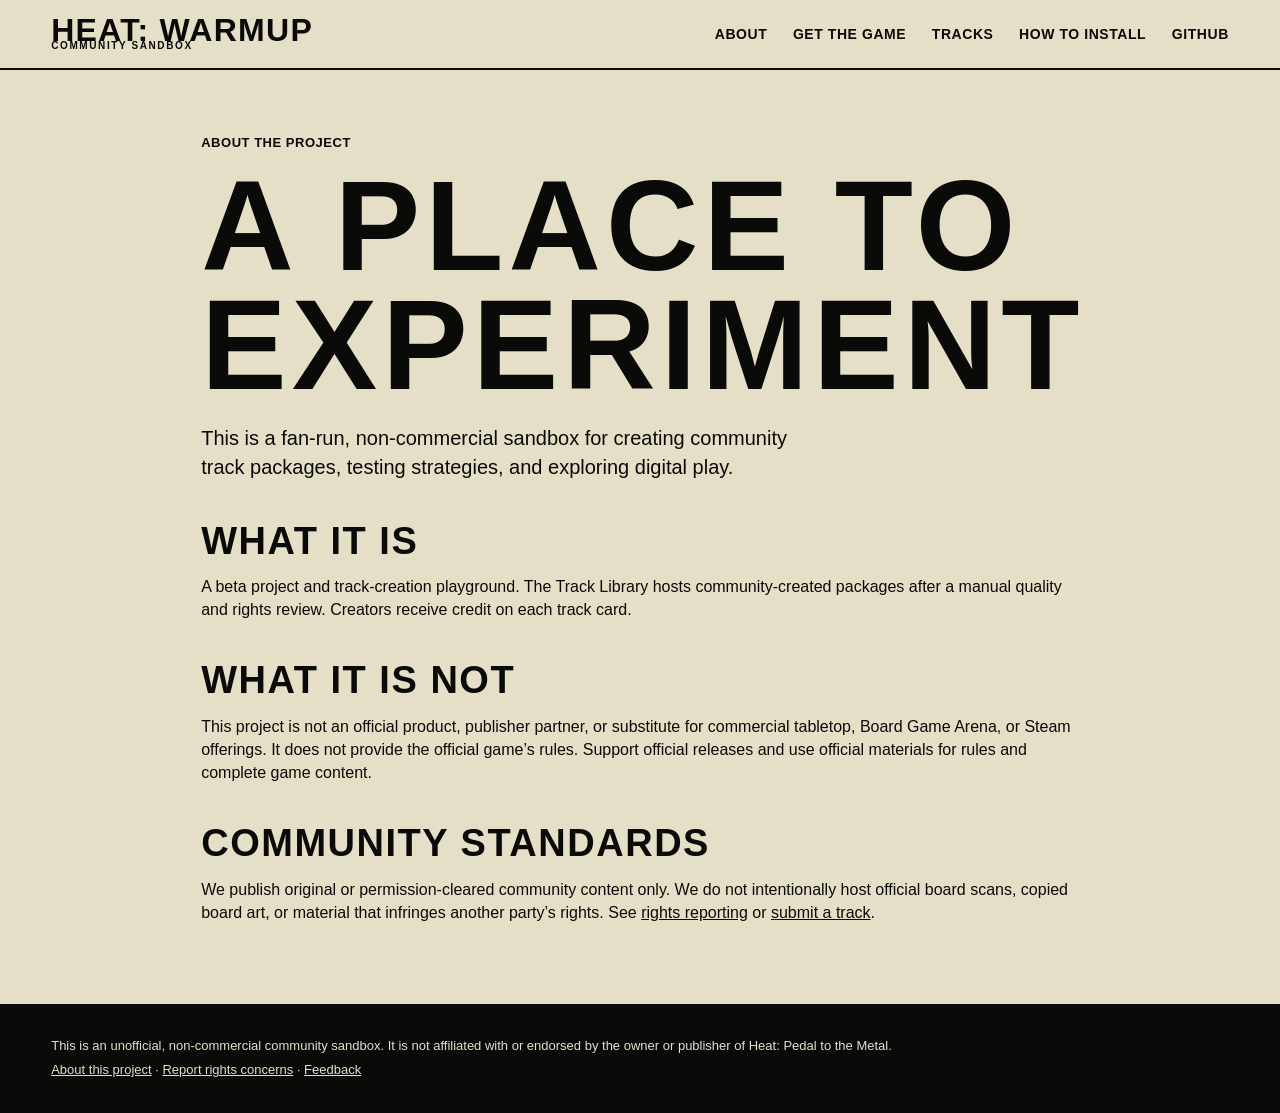
==== about.html @ 840466ec "Publish the community site and the first four supported tracks. Friends can download the game and th" ====
<!doctype html>
<html lang="en"><head><meta charset="utf-8"><meta name="viewport" content="width=device-width,initial-scale=1"><meta name="description" content="About the HEAT: WARMUP community project."><title>About — HEAT: WARMUP</title><link rel="stylesheet" href="assets/site.css"></head>
<body><a class="skip-link" href="#main">Skip to content</a><header class="site-header"><a class="brand" href="index.html">HEAT: WARMUP <small>COMMUNITY SANDBOX</small></a><nav aria-label="Main navigation"><a href="about.html">About</a><a href="index.html#download">Get the game</a><a href="tracks.html">Tracks</a><a href="guide.html">How to install</a><a href="https://github.com/w1nterl0ng/heat-public">GitHub</a></nav></header>
<main id="main" class="legal"><p class="eyebrow">ABOUT THE PROJECT</p><h1>A PLACE TO EXPERIMENT</h1><p class="lead">This is a fan-run, non-commercial sandbox for creating community track packages, testing strategies, and exploring digital play.</p><h2>What it is</h2><p>A beta project and track-creation playground. The Track Library hosts community-created packages after a manual quality and rights review. Creators receive credit on each track card.</p><h2>What it is not</h2><p>This project is not an official product, publisher partner, or substitute for commercial tabletop, Board Game Arena, or Steam offerings. It does not provide the official game’s rules. Support official releases and use official materials for rules and complete game content.</p><h2>Community standards</h2><p>We publish original or permission-cleared community content only. We do not intentionally host official board scans, copied board art, or material that infringes another party’s rights. See <a href="rights.html">rights reporting</a> or <a href="https://github.com/w1nterl0ng/heat-public/issues/new?template=track_submission.yml">submit a track</a>.</p></main>
<footer><p>This is an unofficial, non-commercial community sandbox. It is not affiliated with or endorsed by the owner or publisher of Heat: Pedal to the Metal.</p><p><a href="about.html">About this project</a> · <a href="rights.html">Report rights concerns</a> · <a href="https://github.com/w1nterl0ng/heat-public/issues">Feedback</a></p></footer><script src="assets/site.js"></script></body></html>
---- assets/site.css ----
:root{--paper:#e6dfc8;--panel:#f4eedb;--ink:#0a0a08;--line:#5e5b52;--green:#7eae72;--blue:#7aa1af;--red:#c43b32;--yellow:#f2be2b;--muted:#8e8772;--display:"Arial Narrow","Roboto Condensed",Impact,sans-serif;--body:Arial,Helvetica,sans-serif}
*{box-sizing:border-box}html{scroll-behavior:smooth}body{margin:0;background:var(--paper);color:var(--ink);font-family:var(--body);line-height:1.45}.skip-link{position:absolute;left:-999px}.skip-link:focus{left:1rem;top:1rem;background:white;padding:.5rem;z-index:9}a{color:inherit}a:focus-visible,button:focus-visible,input:focus-visible{outline:3px solid var(--blue);outline-offset:3px}.site-header{border-bottom:2px solid var(--ink);display:flex;align-items:center;justify-content:space-between;min-height:70px;padding:10px clamp(18px,4vw,54px);gap:20px}.brand,.site-header nav a,h1,h2,h3,.eyebrow,.button,.steps span,.filter,.track-meta{font-family:var(--display);font-weight:800;letter-spacing:.04em}.brand{font-size:32px;line-height:.75;text-decoration:none}.brand small{display:block;font-family:var(--body);font-size:10px;letter-spacing:.16em}.site-header nav{display:flex;gap:clamp(10px,2vw,28px);font-size:14px;text-transform:uppercase}.site-header nav a{text-decoration:none}.site-header nav a:hover{text-decoration:underline}.grid{display:grid;grid-template-columns:3fr 2fr}.hero{min-height:450px;border-bottom:2px solid var(--ink)}.hero>div,.hero aside{padding:clamp(30px,6vw,74px)}.hero aside{border-left:2px solid var(--ink);background:var(--blue)}.eyebrow{font-size:13px;margin:0 0 10px}h1,h2,h3{line-height:.93;margin:.1em 0;text-transform:uppercase}h1{font-size:clamp(66px,10vw,140px)}h2{font-size:clamp(40px,5vw,70px)}h3{font-size:25px}.lead{max-width:590px;font-size:20px}.actions,.platform-links{display:flex;gap:14px;flex-wrap:wrap;margin-top:28px}.button{display:inline-block;border:2px solid var(--ink);padding:13px 20px;text-decoration:none;font-size:16px;line-height:1;background:var(--panel)}.button:hover{background:var(--ink);color:var(--paper)}.button.red{background:var(--red);color:white;border-color:var(--red)}.button.light{background:var(--paper)}.pit-card ol{list-style:none;padding:0;margin:20px 0}.pit-card li{border-top:2px solid var(--ink);font:700 26px var(--display);padding:22px 0}.pit-card li:last-child{border-bottom:2px solid var(--ink)}.pit-card b{background:var(--yellow);padding:4px 9px;margin-right:14px}.band{padding:24px clamp(18px,4vw,54px);display:flex;justify-content:space-between;align-items:center;gap:25px;border-bottom:2px solid var(--ink)}.green{background:var(--green)}.section,.callout{padding:clamp(35px,5vw,70px) clamp(18px,4vw,54px);border-bottom:2px solid var(--ink)}.steps{display:grid;grid-template-columns:repeat(3,1fr);border:2px solid var(--ink);margin-top:26px}.steps article{padding:22px;border-right:2px solid var(--ink)}.steps article:last-child{border:0}.steps span{display:inline-block;background:var(--yellow);font-size:32px;padding:3px 10px}.callout{background:var(--blue);align-items:end}.align-end{justify-self:end}footer{padding:28px clamp(18px,4vw,54px);background:var(--ink);color:var(--paper);font-size:13px}footer p{max-width:900px;margin:.4em 0}
.page-header{padding:45px clamp(18px,4vw,54px);border-bottom:2px solid var(--ink)}.page-header p{max-width:720px}.library{padding:25px clamp(18px,4vw,54px)}.search-row{display:flex;gap:14px;flex-wrap:wrap;margin-bottom:20px}.search-row input{background:var(--panel);border:2px solid var(--ink);padding:12px;font:700 16px var(--display);min-width:min(100%,390px)}.filter{border:2px solid var(--ink);background:var(--paper);padding:10px 14px;cursor:pointer}.filter[aria-pressed=true]{background:var(--yellow)}.track-grid{display:grid;grid-template-columns:repeat(auto-fill,minmax(290px,1fr));border-left:2px solid var(--ink);border-top:2px solid var(--ink)}.track-card{scroll-margin-top:16px;background:var(--panel);border-right:2px solid var(--ink);border-bottom:2px solid var(--ink);display:flex;flex-direction:column}.track-card img{width:100%;aspect-ratio:2/1;object-fit:cover;border-bottom:2px solid var(--ink);background:var(--muted)}.track-card>div{padding:16px}.track-card h2{font-size:40px}.track-meta{font-size:13px}.tags{display:flex;gap:7px;flex-wrap:wrap;margin:12px 0}.tag{background:var(--blue);padding:3px 7px;font:700 11px var(--display)}.track-card .button{margin-top:auto;align-self:flex-start}.empty{border:2px solid var(--ink);padding:35px;background:var(--panel)}.guide,.legal{max-width:880px;padding:clamp(30px,5vw,70px) clamp(18px,4vw,54px);margin:auto}.guide h2,.legal h2{font-size:38px;margin-top:42px}.guide ol{padding-left:25px}.guide li{margin:12px 0}.notice{padding:18px;border:2px solid var(--ink);background:var(--yellow)}.status{font:700 15px var(--display)}
.page-header{padding:45px clamp(18px,4vw,54px);border-bottom:2px solid var(--ink)}.page-header p{max-width:720px}.library{padding:25px clamp(18px,4vw,54px)}.search-row{display:flex;gap:14px;flex-wrap:wrap;margin-bottom:20px}.search-row input{background:var(--panel);border:2px solid var(--ink);padding:12px;font:700 16px var(--display);min-width:min(100%,390px)}.filter{border:2px solid var(--ink);background:var(--paper);padding:10px 14px;cursor:pointer}.filter[aria-pressed=true]{background:var(--yellow)}.track-grid{display:grid;grid-template-columns:repeat(auto-fill,minmax(290px,1fr));border-left:2px solid var(--ink);border-top:2px solid var(--ink)}.track-card{scroll-margin-top:16px;background:var(--panel);border-right:2px solid var(--ink);border-bottom:2px solid var(--ink);display:flex;flex-direction:column}.track-card img{width:100%;aspect-ratio:2/1;object-fit:cover;border-bottom:2px solid var(--ink);background:var(--muted)}.track-card>div{padding:16px}.track-card h2{font-size:40px}.track-meta{font-size:13px}.tags{display:flex;gap:7px;flex-wrap:wrap;margin:12px 0}.tag{background:var(--blue);padding:3px 7px;font:700 11px var(--display)}.track-card .button{margin-top:auto;align-self:flex-start}.empty{border:2px solid var(--ink);padding:35px;background:var(--panel)}.guide,.legal{max-width:980px;padding:clamp(30px,5vw,70px) clamp(18px,4vw,54px);margin:auto}.guide h2,.legal h2{font-size:38px;margin-top:42px}.guide ol{padding-left:25px}.guide li{margin:12px 0}.notice{padding:18px;border:2px solid var(--ink);background:var(--yellow)}.status{font:700 15px var(--display)}.guide-step{display:grid;grid-template-columns:minmax(220px,1fr) minmax(350px,1.4fr);gap:28px;align-items:center;padding:38px 0;border-top:2px solid var(--ink)}.guide-step:first-of-type{margin-top:36px}.guide-step.reverse{grid-template-columns:minmax(350px,1.4fr) minmax(220px,1fr)}.guide-step.reverse>div{order:2}.guide-step.reverse>img{order:1}.guide-step h2{margin-top:0}.guide-step img{display:block;width:100%;border:2px solid var(--ink);background:var(--panel)}
@media(max-width:720px){.site-header{align-items:flex-start;flex-direction:column}.site-header nav{flex-wrap:wrap}.grid{grid-template-columns:1fr}.hero aside{border-left:0;border-top:2px solid var(--ink)}.band{align-items:flex-start;flex-direction:column}.steps{grid-template-columns:1fr}.steps article{border-right:0;border-bottom:2px solid var(--ink)}.steps article:last-child{border-bottom:0}.align-end{justify-self:start}.track-grid{grid-template-columns:1fr}.guide-step,.guide-step.reverse{grid-template-columns:1fr}.guide-step.reverse>div,.guide-step.reverse>img{order:initial}}@media(prefers-reduced-motion:reduce){html{scroll-behavior:auto}}
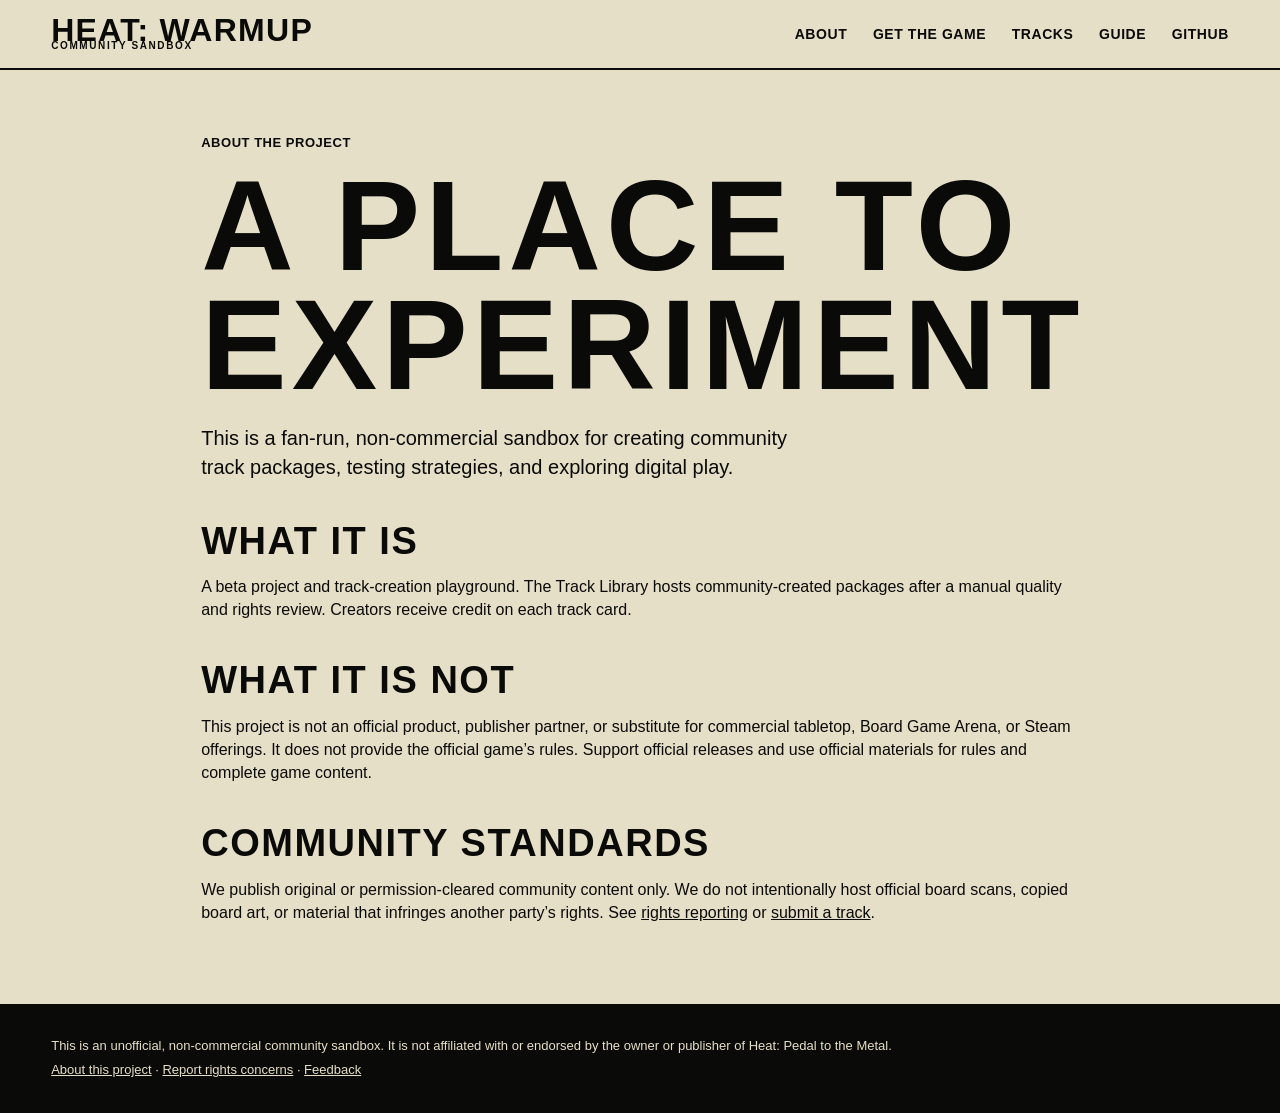
==== commit 86068a13: "Add in-game controls and gameplay tips to the guide. Document keyboard shortcuts, mouse/camera contr" ====
--- a/about.html
+++ b/about.html
@@ -1,5 +1,5 @@
 <!doctype html>
 <html lang="en"><head><meta charset="utf-8"><meta name="viewport" content="width=device-width,initial-scale=1"><meta name="description" content="About the HEAT: WARMUP community project."><title>About — HEAT: WARMUP</title><link rel="stylesheet" href="assets/site.css"></head>
-<body><a class="skip-link" href="#main">Skip to content</a><header class="site-header"><a class="brand" href="index.html">HEAT: WARMUP <small>COMMUNITY SANDBOX</small></a><nav aria-label="Main navigation"><a href="about.html">About</a><a href="index.html#download">Get the game</a><a href="tracks.html">Tracks</a><a href="guide.html">How to install</a><a href="https://github.com/w1nterl0ng/heat-public">GitHub</a></nav></header>
+<body><a class="skip-link" href="#main">Skip to content</a><header class="site-header"><a class="brand" href="index.html">HEAT: WARMUP <small>COMMUNITY SANDBOX</small></a><nav aria-label="Main navigation"><a href="about.html">About</a><a href="index.html#download">Get the game</a><a href="tracks.html">Tracks</a><a href="guide.html">Guide</a><a href="https://github.com/w1nterl0ng/heat-public">GitHub</a></nav></header>
 <main id="main" class="legal"><p class="eyebrow">ABOUT THE PROJECT</p><h1>A PLACE TO EXPERIMENT</h1><p class="lead">This is a fan-run, non-commercial sandbox for creating community track packages, testing strategies, and exploring digital play.</p><h2>What it is</h2><p>A beta project and track-creation playground. The Track Library hosts community-created packages after a manual quality and rights review. Creators receive credit on each track card.</p><h2>What it is not</h2><p>This project is not an official product, publisher partner, or substitute for commercial tabletop, Board Game Arena, or Steam offerings. It does not provide the official game’s rules. Support official releases and use official materials for rules and complete game content.</p><h2>Community standards</h2><p>We publish original or permission-cleared community content only. We do not intentionally host official board scans, copied board art, or material that infringes another party’s rights. See <a href="rights.html">rights reporting</a> or <a href="https://github.com/w1nterl0ng/heat-public/issues/new?template=track_submission.yml">submit a track</a>.</p></main>
 <footer><p>This is an unofficial, non-commercial community sandbox. It is not affiliated with or endorsed by the owner or publisher of Heat: Pedal to the Metal.</p><p><a href="about.html">About this project</a> · <a href="rights.html">Report rights concerns</a> · <a href="https://github.com/w1nterl0ng/heat-public/issues">Feedback</a></p></footer><script src="assets/site.js"></script></body></html>
--- a/assets/site.css
+++ b/assets/site.css
@@ -2,4 +2,9 @@
 *{box-sizing:border-box}html{scroll-behavior:smooth}body{margin:0;background:var(--paper);color:var(--ink);font-family:var(--body);line-height:1.45}.skip-link{position:absolute;left:-999px}.skip-link:focus{left:1rem;top:1rem;background:white;padding:.5rem;z-index:9}a{color:inherit}a:focus-visible,button:focus-visible,input:focus-visible{outline:3px solid var(--blue);outline-offset:3px}.site-header{border-bottom:2px solid var(--ink);display:flex;align-items:center;justify-content:space-between;min-height:70px;padding:10px clamp(18px,4vw,54px);gap:20px}.brand,.site-header nav a,h1,h2,h3,.eyebrow,.button,.steps span,.filter,.track-meta{font-family:var(--display);font-weight:800;letter-spacing:.04em}.brand{font-size:32px;line-height:.75;text-decoration:none}.brand small{display:block;font-family:var(--body);font-size:10px;letter-spacing:.16em}.site-header nav{display:flex;gap:clamp(10px,2vw,28px);font-size:14px;text-transform:uppercase}.site-header nav a{text-decoration:none}.site-header nav a:hover{text-decoration:underline}.grid{display:grid;grid-template-columns:3fr 2fr}.hero{min-height:450px;border-bottom:2px solid var(--ink)}.hero>div,.hero aside{padding:clamp(30px,6vw,74px)}.hero aside{border-left:2px solid var(--ink);background:var(--blue)}.eyebrow{font-size:13px;margin:0 0 10px}h1,h2,h3{line-height:.93;margin:.1em 0;text-transform:uppercase}h1{font-size:clamp(66px,10vw,140px)}h2{font-size:clamp(40px,5vw,70px)}h3{font-size:25px}.lead{max-width:590px;font-size:20px}.actions,.platform-links{display:flex;gap:14px;flex-wrap:wrap;margin-top:28px}.button{display:inline-block;border:2px solid var(--ink);padding:13px 20px;text-decoration:none;font-size:16px;line-height:1;background:var(--panel)}.button:hover{background:var(--ink);color:var(--paper)}.button.red{background:var(--red);color:white;border-color:var(--red)}.button.light{background:var(--paper)}.pit-card ol{list-style:none;padding:0;margin:20px 0}.pit-card li{border-top:2px solid var(--ink);font:700 26px var(--display);padding:22px 0}.pit-card li:last-child{border-bottom:2px solid var(--ink)}.pit-card b{background:var(--yellow);padding:4px 9px;margin-right:14px}.band{padding:24px clamp(18px,4vw,54px);display:flex;justify-content:space-between;align-items:center;gap:25px;border-bottom:2px solid var(--ink)}.green{background:var(--green)}.section,.callout{padding:clamp(35px,5vw,70px) clamp(18px,4vw,54px);border-bottom:2px solid var(--ink)}.steps{display:grid;grid-template-columns:repeat(3,1fr);border:2px solid var(--ink);margin-top:26px}.steps article{padding:22px;border-right:2px solid var(--ink)}.steps article:last-child{border:0}.steps span{display:inline-block;background:var(--yellow);font-size:32px;padding:3px 10px}.callout{background:var(--blue);align-items:end}.align-end{justify-self:end}footer{padding:28px clamp(18px,4vw,54px);background:var(--ink);color:var(--paper);font-size:13px}footer p{max-width:900px;margin:.4em 0}
 .page-header{padding:45px clamp(18px,4vw,54px);border-bottom:2px solid var(--ink)}.page-header p{max-width:720px}.library{padding:25px clamp(18px,4vw,54px)}.search-row{display:flex;gap:14px;flex-wrap:wrap;margin-bottom:20px}.search-row input{background:var(--panel);border:2px solid var(--ink);padding:12px;font:700 16px var(--display);min-width:min(100%,390px)}.filter{border:2px solid var(--ink);background:var(--paper);padding:10px 14px;cursor:pointer}.filter[aria-pressed=true]{background:var(--yellow)}.track-grid{display:grid;grid-template-columns:repeat(auto-fill,minmax(290px,1fr));border-left:2px solid var(--ink);border-top:2px solid var(--ink)}.track-card{scroll-margin-top:16px;background:var(--panel);border-right:2px solid var(--ink);border-bottom:2px solid var(--ink);display:flex;flex-direction:column}.track-card img{width:100%;aspect-ratio:2/1;object-fit:cover;border-bottom:2px solid var(--ink);background:var(--muted)}.track-card>div{padding:16px}.track-card h2{font-size:40px}.track-meta{font-size:13px}.tags{display:flex;gap:7px;flex-wrap:wrap;margin:12px 0}.tag{background:var(--blue);padding:3px 7px;font:700 11px var(--display)}.track-card .button{margin-top:auto;align-self:flex-start}.empty{border:2px solid var(--ink);padding:35px;background:var(--panel)}.guide,.legal{max-width:880px;padding:clamp(30px,5vw,70px) clamp(18px,4vw,54px);margin:auto}.guide h2,.legal h2{font-size:38px;margin-top:42px}.guide ol{padding-left:25px}.guide li{margin:12px 0}.notice{padding:18px;border:2px solid var(--ink);background:var(--yellow)}.status{font:700 15px var(--display)}
 .page-header{padding:45px clamp(18px,4vw,54px);border-bottom:2px solid var(--ink)}.page-header p{max-width:720px}.library{padding:25px clamp(18px,4vw,54px)}.search-row{display:flex;gap:14px;flex-wrap:wrap;margin-bottom:20px}.search-row input{background:var(--panel);border:2px solid var(--ink);padding:12px;font:700 16px var(--display);min-width:min(100%,390px)}.filter{border:2px solid var(--ink);background:var(--paper);padding:10px 14px;cursor:pointer}.filter[aria-pressed=true]{background:var(--yellow)}.track-grid{display:grid;grid-template-columns:repeat(auto-fill,minmax(290px,1fr));border-left:2px solid var(--ink);border-top:2px solid var(--ink)}.track-card{scroll-margin-top:16px;background:var(--panel);border-right:2px solid var(--ink);border-bottom:2px solid var(--ink);display:flex;flex-direction:column}.track-card img{width:100%;aspect-ratio:2/1;object-fit:cover;border-bottom:2px solid var(--ink);background:var(--muted)}.track-card>div{padding:16px}.track-card h2{font-size:40px}.track-meta{font-size:13px}.tags{display:flex;gap:7px;flex-wrap:wrap;margin:12px 0}.tag{background:var(--blue);padding:3px 7px;font:700 11px var(--display)}.track-card .button{margin-top:auto;align-self:flex-start}.empty{border:2px solid var(--ink);padding:35px;background:var(--panel)}.guide,.legal{max-width:980px;padding:clamp(30px,5vw,70px) clamp(18px,4vw,54px);margin:auto}.guide h2,.legal h2{font-size:38px;margin-top:42px}.guide ol{padding-left:25px}.guide li{margin:12px 0}.notice{padding:18px;border:2px solid var(--ink);background:var(--yellow)}.status{font:700 15px var(--display)}.guide-step{display:grid;grid-template-columns:minmax(220px,1fr) minmax(350px,1.4fr);gap:28px;align-items:center;padding:38px 0;border-top:2px solid var(--ink)}.guide-step:first-of-type{margin-top:36px}.guide-step.reverse{grid-template-columns:minmax(350px,1.4fr) minmax(220px,1fr)}.guide-step.reverse>div{order:2}.guide-step.reverse>img{order:1}.guide-step h2{margin-top:0}.guide-step img{display:block;width:100%;border:2px solid var(--ink);background:var(--panel)}
-@media(max-width:720px){.site-header{align-items:flex-start;flex-direction:column}.site-header nav{flex-wrap:wrap}.grid{grid-template-columns:1fr}.hero aside{border-left:0;border-top:2px solid var(--ink)}.band{align-items:flex-start;flex-direction:column}.steps{grid-template-columns:1fr}.steps article{border-right:0;border-bottom:2px solid var(--ink)}.steps article:last-child{border-bottom:0}.align-end{justify-self:start}.track-grid{grid-template-columns:1fr}.guide-step,.guide-step.reverse{grid-template-columns:1fr}.guide-step.reverse>div,.guide-step.reverse>img{order:initial}}@media(prefers-reduced-motion:reduce){html{scroll-behavior:auto}}
+.guide-jump{margin:18px 0 0;font:700 15px var(--display);letter-spacing:.04em;text-transform:uppercase}.guide-jump a{text-decoration:none;border-bottom:2px solid var(--ink)}.guide-jump a:hover{background:var(--yellow)}
+.controls{scroll-margin-top:20px;margin-top:56px;padding-top:42px;border-top:2px solid var(--ink)}.controls h3{font-size:22px;margin:36px 0 14px}.controls .lead{margin-bottom:8px}
+.command-table{width:100%;border-collapse:collapse;border:2px solid var(--ink);background:var(--panel);margin:0 0 10px}.command-table th,.command-table td{border-bottom:2px solid var(--ink);border-right:2px solid var(--ink);padding:12px 14px;text-align:left;vertical-align:top}.command-table th:last-child,.command-table td:last-child{border-right:0}.command-table tr:last-child td{border-bottom:0}.command-table th{font:800 13px var(--display);letter-spacing:.08em;text-transform:uppercase;background:var(--blue)}.command-table td:first-child{width:34%;min-width:9.5rem;white-space:nowrap}
+kbd{display:inline-block;border:2px solid var(--ink);background:var(--paper);padding:2px 8px;font:700 13px var(--display);letter-spacing:.04em;line-height:1.3;white-space:nowrap}
+.hint{color:var(--line);font-size:15px;margin:8px 0 0}.flow-list,.tip-list{padding-left:22px;margin:0 0 8px}.flow-list li,.tip-list li{margin:12px 0}.tip-list{border:2px solid var(--ink);background:var(--panel);padding:18px 18px 18px 40px}
+@media(max-width:720px){.site-header{align-items:flex-start;flex-direction:column}.site-header nav{flex-wrap:wrap}.grid{grid-template-columns:1fr}.hero aside{border-left:0;border-top:2px solid var(--ink)}.band{align-items:flex-start;flex-direction:column}.steps{grid-template-columns:1fr}.steps article{border-right:0;border-bottom:2px solid var(--ink)}.steps article:last-child{border-bottom:0}.align-end{justify-self:start}.track-grid{grid-template-columns:1fr}.guide-step,.guide-step.reverse{grid-template-columns:1fr}.guide-step.reverse>div,.guide-step.reverse>img{order:initial}.command-table td:first-child{width:auto;white-space:normal}}@media(prefers-reduced-motion:reduce){html{scroll-behavior:auto}}
